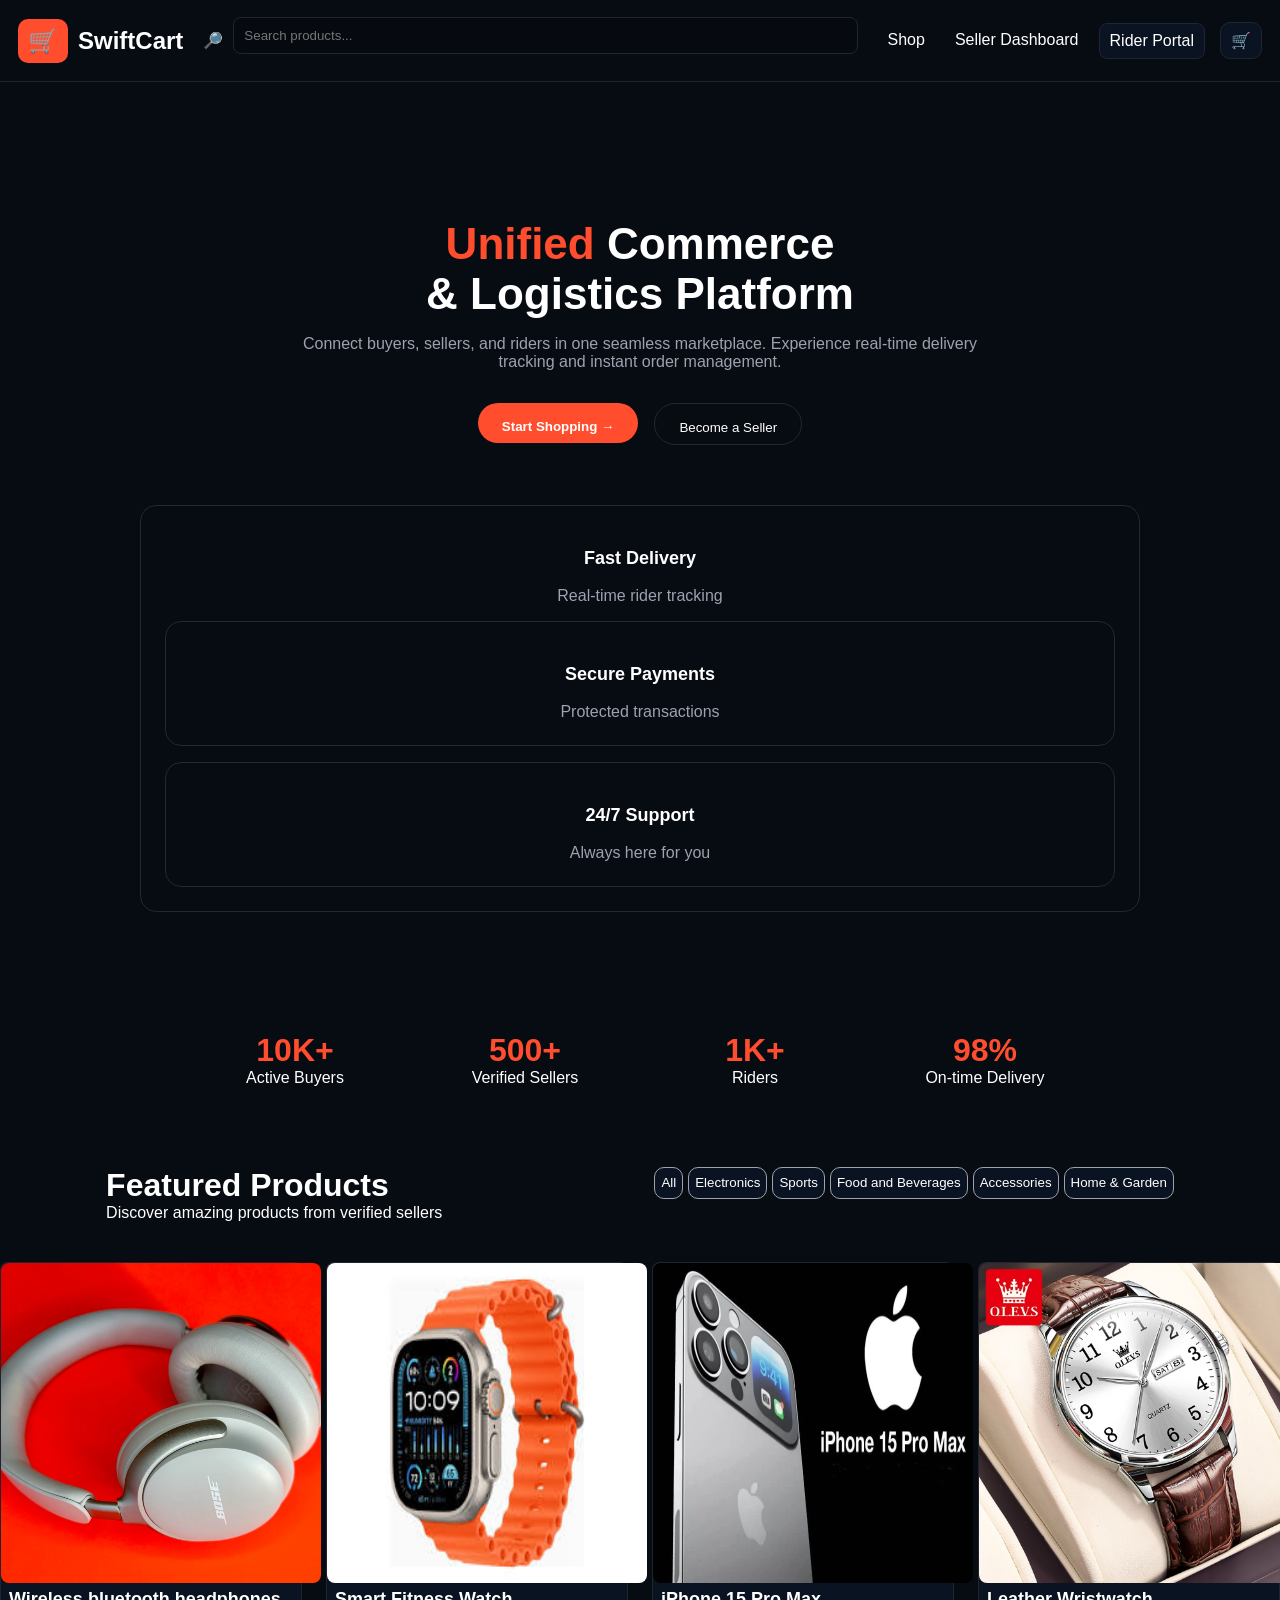
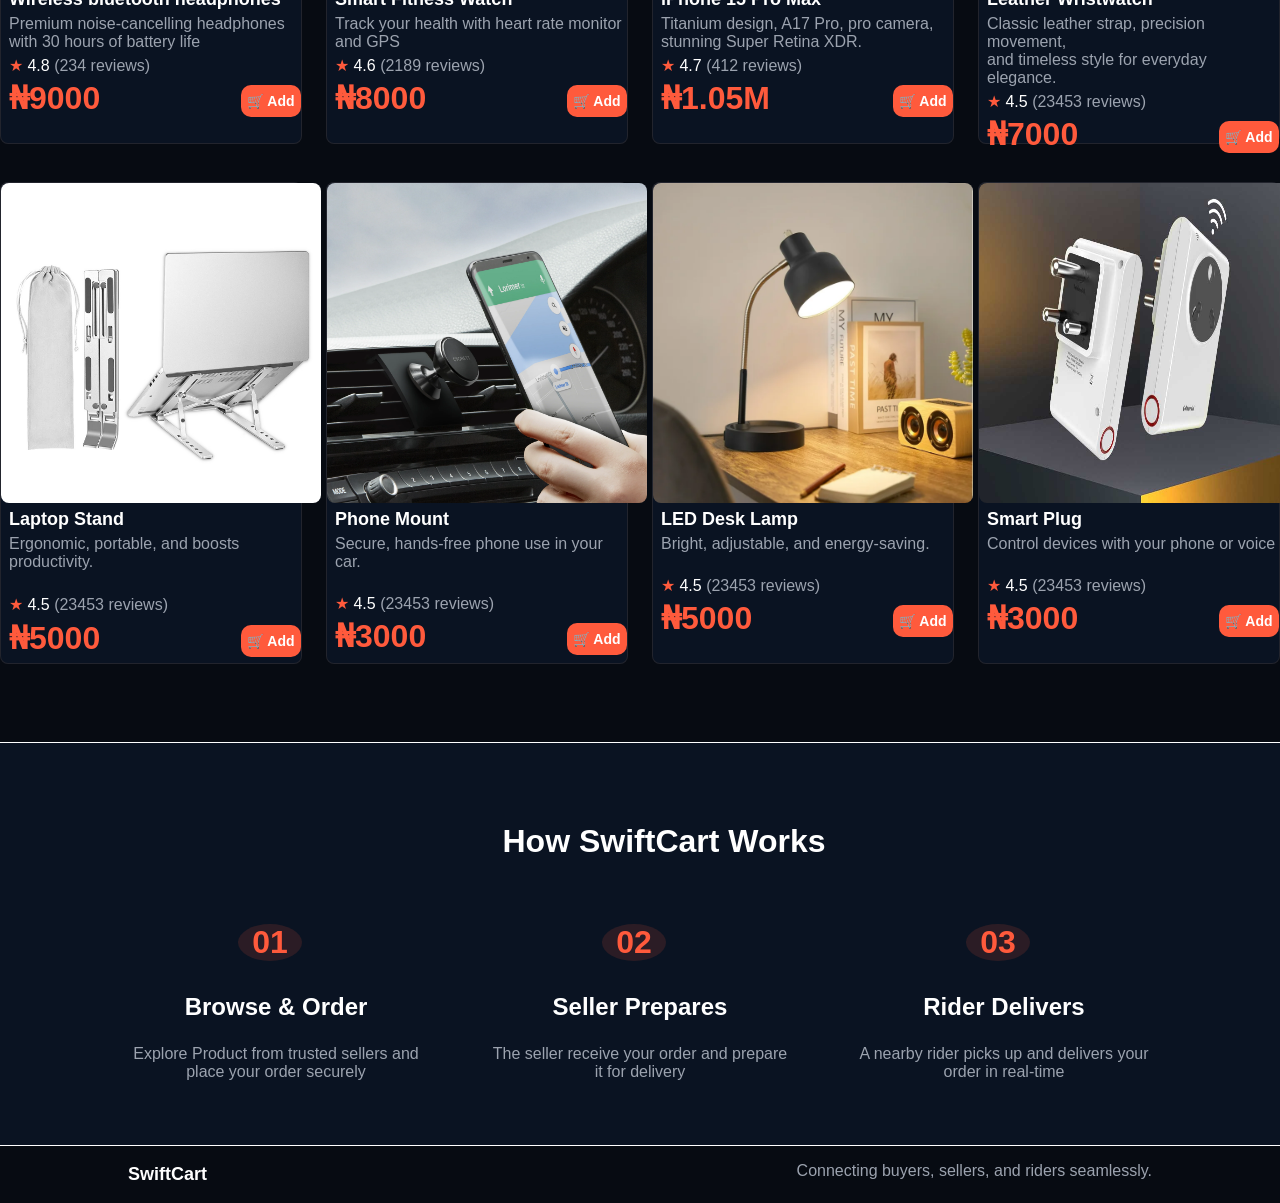
==== index.html @ 7fecc7e3 "rename the featured.html to index.html to publish on github page" ====
<!doctype html>
<html lang="en">
  <head>
    <meta charset="UTF-8" />
    <meta name="viewport" content="width=device-width, initial-scale=1.0" />
    <title>Featured Product</title>
    <link rel="stylesheet" href="css/style.css" />
    <link rel="stylesheet" href="css/hero.css" />
    <link rel="stylesheet" href="css/global.css" />
  </head>
  <body>
    <header class="topbar">
      <div class="logo">
        <span id="logo-box" class="logo-box"><a href="index.html">🛒</a></span>
        <span id="logo-text" class="logo-text">SwiftCart</span>
      </div>

      <div class="search">
        <span class="search-icon">🔎</span>
        <input type="text" placeholder="Search products..." />
      </div>

      <div class="links">
        <a href="#featured-section">Shop</a>
        <a href="page2.html">Seller Dashboard</a>
        <a class="active" href="rider.html">Rider Portal</a>
      </div>

      <div class="cart"><a href="cart2.html">🛒</a></div>
    </header>
    <section class="hero">
      <h1><span>Unified</span> Commerce <br />& Logistics Platform</h1>

      <p>
        Connect buyers, sellers, and riders in one seamless marketplace.
        Experience real-time delivery tracking and instant order management.
      </p>
      <div class="hero-buttons">
        <button class="button1">
          <a href="#featured-section">Start Shopping →</a>
        </button>
        <button class="button2">
          <a href="page2.html">Become a Seller</a>
        </button>
      </div>
    </section>
    <section class="features">
      <div class="feature-box">
        <div id="feature-box">
          <h3>Fast Delivery</h3>
          <p>Real-time rider tracking</p>
        </div>
        <div id="feature-box" class="feature-box">
          <h3>Secure Payments</h3>
          <p>Protected transactions</p>
        </div>
        <div id="feature-box" class="feature-box">
          <h3>24/7 Support</h3>
          <p>Always here for you</p>
        </div>
      </div>
    </section>
    <section id="statistics" class="stats">
      <div class="stat">
        <h2>10K+</h2>
        <p>Active Buyers</p>
      </div>
      <div class="stat">
        <h2>500+</h2>
        <p>Verified Sellers</p>
      </div>
      <div class="stat">
        <h2>1K+</h2>
        <p>Riders</p>
      </div>
      <div class="stat">
        <h2>98%</h2>
        <p>On-time Delivery</p>
      </div>
    </section>
    <section>
      <div id="featured-section" class="featured-section">
        <div>
          <h2>Featured Products</h2>
          <p>Discover amazing products from verified sellers</p>
        </div>
        <div class="btn-display">
          <button>All</button>
          <button>Electronics</button>
          <button>Sports</button>
          <button>Food and Beverages</button>
          <button>Accessories</button>
          <button>Home & Garden</button>
        </div>
      </div>
      <div class="products-container">
        <div class="product">
          <img src="./images/headphone.webp" alt="" />
          <h3>Wireless bluetooth headphones</h3>
          <p>
            Premium noise-cancelling headphones with 30 hours of battery life
          </p>
          <p class="rating">
            <span class="star">★</span> 4.8
            <span class="reviews">(234 reviews)</span>
          </p>
          <h2>₦9000</h2>
          <button class="btn-add"><a href="cart2.html">🛒 Add</a></button>
        </div>
        <div class="product">
          <img src="./images/smartwatch.jpg" alt="" />
          <h3>Smart Fitness Watch</h3>
          <p>
            Track your health with heart rate monitor <br />
            and GPS
          </p>
          <p class="rating">
            <span class="star">★</span> 4.6
            <span class="reviews">(2189 reviews)</span>
          </p>
          <h2>₦8000</h2>
          <button class="btn-add"><a href="cart2.html">🛒 Add</a></button>
        </div>
        <div class="product">
          <img src="./images/iPhone-15-pro-Max.jpg" alt="" />
          <h3>iPhone 15 Pro Max</h3>
          <p>
            Titanium design, A17 Pro, pro camera, stunning Super Retina XDR.
          </p>
          <p class="rating">
            <span class="star">★</span> 4.7
            <span class="reviews">(412 reviews)</span>
          </p>
          <h2>₦1.05M</h2>
          <button class="btn-add"><a href="cart2.html">🛒 Add</a></button>
        </div>
        <div class="product">
          <img src="./images/wristwatch.jpg" alt="" />
          <h3>Leather Wristwatch</h3>
          <p>
            Classic leather strap, precision movement, <br />
            and timeless style for everyday elegance.
          </p>
          <p class="rating">
            <span class="star">★</span> 4.5
            <span class="reviews">(23453 reviews)</span>
          </p>
          <h2>₦7000</h2>
          <button class="btn-add"><a href="cart2.html">🛒 Add</a></button>
        </div>
      </div>
      <div class="products-container-two">
        <div class="product">
          <img src="./images/Laptop-Stand.jpg" alt="" />
          <h3 class="stands">Laptop Stand</h3>
          <br />
          <p class="con">Ergonomic, portable, and boosts productivity.</p>
          <p class="rating">
            <span class="star">★</span> 4.5
            <span class="reviews">(23453 reviews)</span>
          </p>
          <h2>₦5000</h2>
          <button class="btn-add"><a href="cart2.html">🛒 Add</a></button>
        </div>
        <div class="product">
          <img src="./images/phone mount.webp" alt="" />
          <h3>Phone Mount</h3>
          <p>Secure, hands-free phone use in your car.</p>
          <br />
          <p class="rating">
            <span class="star">★</span> 4.5
            <span class="reviews">(23453 reviews)</span>
          </p>
          <h2>₦3000</h2>
          <button class="btn-add"><a href="cart2.html">🛒 Add</a></button>
        </div>
        <div class="product">
          <img src="./images/lamp.webp" alt="" />
          <h3>LED Desk Lamp</h3>
          <p>Bright, adjustable, and energy-saving.</p>
          <br />
          <p class="rating">
            <span class="star">★</span> 4.5
            <span class="reviews">(23453 reviews)</span>
          </p>
          <h2>₦5000</h2>
          <button class="btn-add"><a href="cart2.html">🛒 Add</a></button>
        </div>
        <div class="product">
          <img src="./images/Smart-Plug.jpg" alt="" />
          <h3>Smart Plug</h3>
          <p>Control devices with your phone or voice</p>
          <br />
          <p class="rating">
            <span class="star">★</span> 4.5
            <span class="reviews">(23453 reviews)</span>
          </p>
          <h2>₦3000</h2>
          <button class="btn-add"><a href="cart2.html">🛒 Add</a></button>
        </div>
      </div>
    </section>
    <section class="info">
      <div><h3>How SwiftCart Works</h3></div>
      <div class="info-container">
        <div>
          <h3 class="num">01</h3>
          <h3>Browse & Order</h3>
          <p>
            Explore Product from trusted sellers and place your order securely
          </p>
        </div>
        <div>
          <h3 class="num">02</h3>
          <h3>Seller Prepares</h3>
          <p>The seller receive your order and prepare it for delivery</p>
        </div>
        <div>
          <h3 class="num">03</h3>
          <h3>Rider Delivers</h3>
          <p>A nearby rider picks up and delivers your order in real-time</p>
        </div>
      </div>
    </section>
    <footer>
      <div class="favicon">
        <h3>SwiftCart</h3>
        <p>Connecting buyers, sellers, and riders seamlessly.</p>
      </div>
    </footer>
    <script src="index.js"></script>
  </body>
</html>
---- css/style.css ----
body {
  background-color: #050e1d;
  color: white;
  font-family: "Gill Sans", "Gill Sans MT", Calibri, "Trebuchet MS", sans-serif;
}

button.btn-add {
  background-color: #ff5a3c;
  position: relative;
  bottom: 3.5rem;
  left: 15rem;
  font-size: 14px;
  font-weight: 600;
  border: none;
  min-height: 2rem;
}

.stands {
  margin-bottom: 0;
}

.rating + h2 {
  position: relative;
  bottom: 1.5rem;
  left: 0.5rem;
  color: #ff5a3c;
}

.con {
  color: #9ca3af;
  margin-bottom: 0.5rem;
  margin-bottom: 1.5rem;
}

img {
  width: 20rem;
  height: 20rem;
  object-fit: fill;
  border-radius: 0.5rem;
}

img + h3 {
  margin-left: 0.5rem;
  position: relative;
  bottom: 1rem;
}

.product p {
  margin-left: 0.5rem;
  position: relative;
  bottom: 1.8rem;
}

.product:hover {
  /* s */
  transform: scale(1.05);
}

.rating {
  position: relative;
  bottom: 1.8rem;
}

.rating .star {
  color: #ff5a3c;
}

.rating {
  margin-top: 0.3rem;
}

.featured-section {
  display: flex;
  justify-content: space-around;
}

.btn-display {
  display: flex;
  gap: 5px;
  justify-content: space-between;
}

button {
  border-radius: 10px;
  max-height: 2rem;
  background-color: #0a1322;
  color: white;
  border: 0.2px #9ca3af solid;
}

button:hover {
  background-color: #ff5a3c;
  cursor: pointer;
}

button.active {
  background-color: #ff5a3c;
}

h2 {
  font-size: xx-large;
}

h3 {
  font-size: large;
}

h2,
p {
  margin: 0%;
}

.products-container {
  display: flex;
  justify-content: center;
  gap: 1.5rem;
  margin-top: 2.5rem;
  height: 50rem;
  margin-bottom: 0;
}

.products-container-two {
  display: flex;
  justify-content: center;
  gap: 1.5rem;
  margin-top: 2.5rem;
  height: 50rem;
  margin-top: -280px;
}

.products-container div {
  border: 0.2px solid rgba(66, 60, 60, 0.425);
  height: 30rem;
  width: 20rem;
  border-radius: 0.5rem;
  min-width: 220px;
  background-color: #0a1322;
}

.products-container-two div {
  border: 0.2px solid rgba(66, 60, 60, 0.425);
  height: 30rem;
  width: 20rem;
  border-radius: 0.5rem;
  min-width: 220px;
  background-color: #0a1322;
}

.info {
  background-color: #0a1322;
  padding-top: 3rem;
  padding-bottom: 4rem;
  text-align: center;
  margin-top: -15rem;
  border-top: 1px solid white;
  border-bottom: 1px solid white;
}

.info > div > h3 {
  margin-left: 3rem;
  font-size: xx-large;
}

.info-container {
  display: flex;
  justify-content: center;
  gap: 4rem;
}

.info-container div > .num {
  color: #ff5a3c;
  background-color: rgba(90, 41, 41, 0.418);
  width: 4rem;
  border-radius: 100%;
  font-size: xx-large;
  text-align: center;
  margin-left: 7rem;
}

.num + h3 {
  font-size: x-large;
}

.info-container div {
  text-align: center;
  width: 300px;
}

.favicon {
  display: flex;
  justify-content: space-between;
}

.favicon p {
  margin-top: 1rem;
}

.favicon h3 {
  margin-left: 8rem;
}

.favicon p {
  margin-right: 8rem;
}

.reviews {
  font-size: 16px;
  color: #9ca3af;
}

h3 + p {
  color: #9ca3af;
}

#logo-box {
  background: #ff4d2d;
  padding: 8px 10px;
  border-radius: 10px;
  font-size: 1.5rem !important;
}
#logo-text {
  font-weight: bold;
  font-size: 1.5rem !important;
}

#feature-box {
  margin-top: 2rem;
  /* padding: 0%; */
}

.feature-box > #feature-box {
  margin-top: 1rem;
}

.hero-buttons button:hover {
  cursor: pointer;
}

.hero-buttons button {
  transition: all 0.3s ease-in-out;
  padding: 1.5rem;
  padding-top: 1rem;
}

.button1 a,
.button2 a {
  text-decoration: none;
  color: white;
}
---- css/hero.css ----
:root {
  background-color: #0b0f14;
  /* background-card: #121821; */
  --primary: #ff4d2d;
  --text-light: #e5e7eb;
  --text-muted: #9ca3af;
  --border: #1f2937;
}

.navbar {
  margin: 0;
  padding: 0;
  box-sizing: border-box;
  font-family: "Gill Sans", "Gill Sans MT", Calibri, "Trebuchet MS", sans-serif;
}

body {
  background: radial-gradient(ellipse, #111827, var(--bg-dark));
  color: var(--text-light);
}

.navbar {
  display: flex;
  align-items: center;
  justify-content: space-between;
  padding: 16px 40px;
  border-bottom: 1px solid var(--border);
}

.logo {
  font-size: 20px;
  font-weight: bold;
}

nav {
  display: flex;
  gap: 20px;
}

nav a {
  text-decoration: none;
  color: var(--text-muted);
  font-size: 14px;
}

nav a:hover {
  color: white;
}

.search-box input {
  background: var(--bg-card);
  border: 1px solid var(--border);
  padding: 8px 14px;
  border-radius: 20px;
  color: white;
}

.hero {
  text-align: center;
  padding: 100px 20px 60px;
}

.hero h1 {
  font-size: 44px;
  margin-bottom: 16px;
}

.hero h1 span {
  color: var(--primary);
}

.hero p {
  color: var(--text-muted);
  max-width: 700px;
  margin: 0 auto 32px;
}

.hero-buttons {
  display: flex;
  justify-content: center;
  gap: 16px;
}

.button1 {
  background: var(--primary);
  border: none;
  padding: 12px 24px;
  border-radius: 20px;
  color: white;
  font-weight: 600;
  cursor: pointer;
}

.button2 {
  background: transparent;
  border: 1px solid var(--border);
  padding: 12px 24px;
  border-radius: 24px;
  color: white;
  cursor: pointer;
}

.features {
  display: grid;
  grid-template-columns: repeat(auto-fit, minmax(220px, 1fr));
  gap: 20px;
  max-width: 1000px;
  margin: auto;
  padding: 0 20px 80px;
}

.feature-box {
  background: transparent var(--bg-card);
  border: 1px solid var(--border);
  padding: 24px;
  border-radius: 16px;
  text-align: center;
}

.stats {
  display: grid;
  grid-template-columns: repeat(auto-fit, minmax(150px, 1fr));
  gap: 20px;
  max-width: 900px;
  margin: auto;
  padding: 40px 20px 80px;
  text-align: center;
}

.stat h2 {
  color: var(--primary);
  font-size: 32px;
}
---- css/global.css ----
body {
  margin: 0;
  font-family: "Gill Sans", "Gill Sans MT", Calibri, "Trebuchet MS", sans-serif;
  background: #070b12;
  color: #fff;
}

/* Top bar */
.topbar {
  display: flex;
  align-items: center;
  gap: 15px;
  padding: 12px 18px;
  border-bottom: 1px solid #1f2630;
}

.logo {
  display: flex;
  align-items: center;
  gap: 10px;
}
.logo-box {
  background: #ff4d2d;
  padding: 8px 10px;
  border-radius: 10px;
  font-size: 1.5rem !important;
}
.logo-text {
  font-weight: bold;
  font-size: 1.5rem !important;
}

.search {
  flex: 1;
  display: flex;
  align-items: center;
  gap: 10px;
  /* background:#0f1520;
  border:1px solid #1f2630; */
  padding: 5px;
  border-radius: 10px;
}
.search input {
  flex: 1;
  background: transparent;
  border: none;

  color: white;
}

.links {
  display: flex;
  gap: 10px;
}
.links a {
  color: #cfd6df;
  text-decoration: none;
  padding: 8px 10px;
  border-radius: 8px;
}
.links a.active {
  background: #0a1322 !important;
  border: 1px solid #1f2630;
  color: white;
}

.cart {
  padding: 8px 10px;
  border: 1px solid #1f2630;
  border-radius: 10px;
  background: #0a1322 !important;
}

/* MAIN */
.container {
  width: 90%;
  max-width: 900px;
  margin: 25px auto;
}

.sub {
  color: #9aa6b2;
}

.card {
  background: #0c121a;
  border: 1px solid #1f2630;
  border-radius: 14px;
  padding: 16px;
  margin-top: 16px;
}

.label {
  font-size: 12px;
  letter-spacing: 1px;
  color: #9aa6b2;
  margin-bottom: 10px;
}

input[type="text"] {
  width: 90%;
  background: #060a10;
  border: 1px solid #1f2630;
  padding: 10px;
  border-radius: 8px;
  color: white;
  margin-bottom: 10px;
}

.item {
  display: flex;
  justify-content: space-between;
  margin: 8px 0;
}

.total {
  font-weight: bold;
}

hr {
  border: none;
  border-top: 1px solid #1f2630;
  margin: 10px 0;
}

/* RIDERS */
.rider-list {
  max-height: 260px;
  overflow-y: auto;
}

.option {
  display: flex;
  gap: 10px;
  align-items: flex-start;
  border: 1px solid #1f2630;
  border-radius: 10px;
  padding: 12px;
  margin-top: 10px;
  cursor: pointer;
}

/* BUTTON */
.confirm-btn {
  width: 100%;
  margin-top: 20px;
  padding: 14px;
  background: #16c75a;
  color: #04120a;
  border: none;
  border-radius: 12px;
  font-size: 16px;
  font-weight: bold;
}

.confirm-btn:disabled {
  background: #0e8a40;
  opacity: 0.6;
}

a {
  text-decoration: none !important;
  color: white !important;
}

#confirmBtn:hover {
  background-color: green;
  color: white !important;
  cursor: pointer;
}
#confirmBtn {
  color: white !important;
}
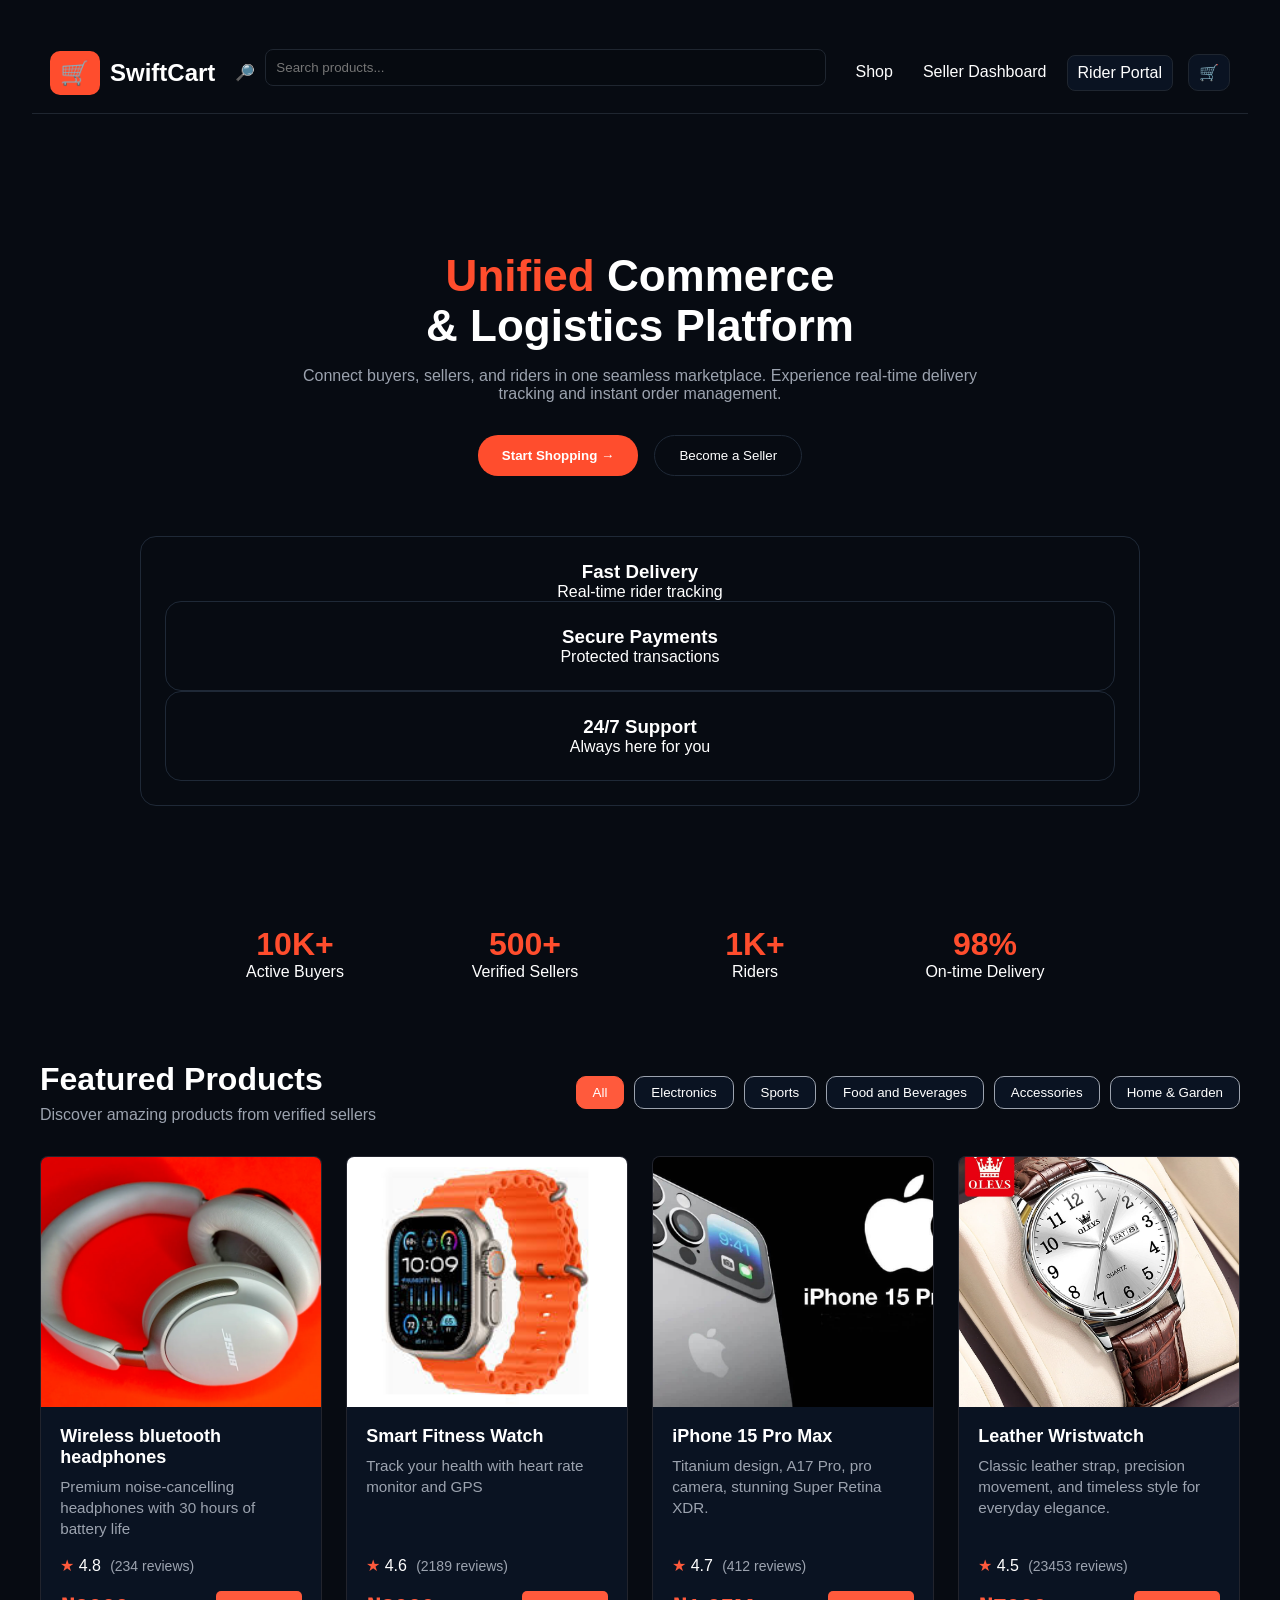
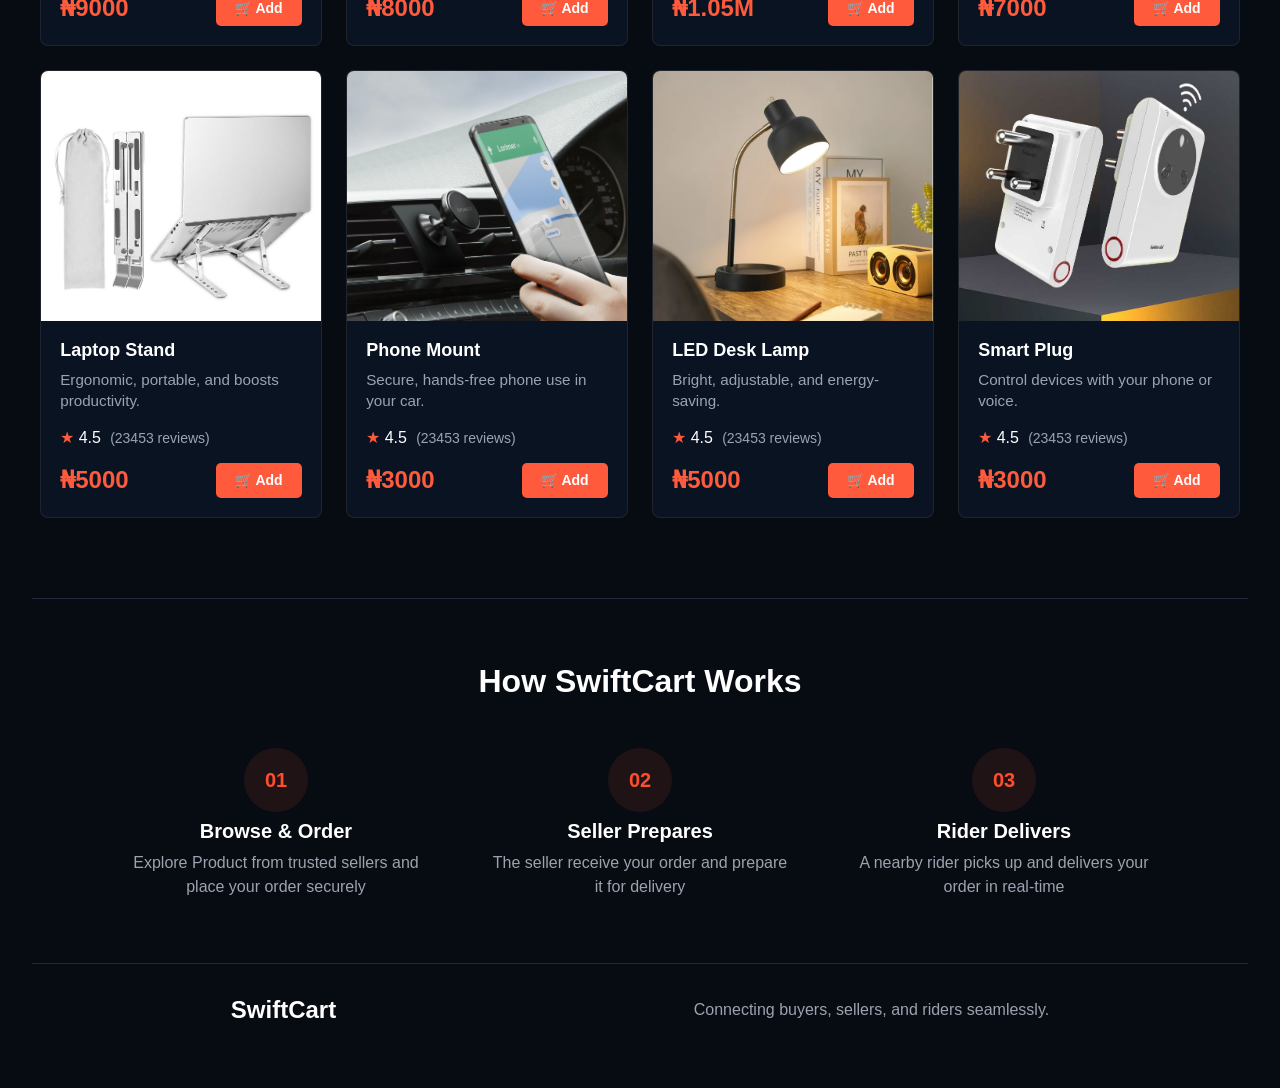
==== commit 762ae2c8: "fix UI issue" ====
--- a/index.html
+++ b/index.html
@@ -78,14 +78,14 @@
         <p>On-time Delivery</p>
       </div>
     </section>
-    <section>
-      <div id="featured-section" class="featured-section">
-        <div>
+    <section class="featured-section-wrapper">
+      <div class="featured-header">
+        <div class="header-text">
           <h2>Featured Products</h2>
           <p>Discover amazing products from verified sellers</p>
         </div>
         <div class="btn-display">
-          <button>All</button>
+          <button class="active">All</button>
           <button>Electronics</button>
           <button>Sports</button>
           <button>Food and Beverages</button>
@@ -93,115 +93,153 @@
           <button>Home & Garden</button>
         </div>
       </div>
-      <div class="products-container">
-        <div class="product">
-          <img src="./images/headphone.webp" alt="" />
-          <h3>Wireless bluetooth headphones</h3>
-          <p>
-            Premium noise-cancelling headphones with 30 hours of battery life
-          </p>
-          <p class="rating">
-            <span class="star">★</span> 4.8
-            <span class="reviews">(234 reviews)</span>
-          </p>
-          <h2>₦9000</h2>
-          <button class="btn-add"><a href="cart2.html">🛒 Add</a></button>
-        </div>
-        <div class="product">
-          <img src="./images/smartwatch.jpg" alt="" />
-          <h3>Smart Fitness Watch</h3>
-          <p>
-            Track your health with heart rate monitor <br />
-            and GPS
-          </p>
-          <p class="rating">
-            <span class="star">★</span> 4.6
-            <span class="reviews">(2189 reviews)</span>
-          </p>
-          <h2>₦8000</h2>
-          <button class="btn-add"><a href="cart2.html">🛒 Add</a></button>
-        </div>
-        <div class="product">
-          <img src="./images/iPhone-15-pro-Max.jpg" alt="" />
-          <h3>iPhone 15 Pro Max</h3>
-          <p>
-            Titanium design, A17 Pro, pro camera, stunning Super Retina XDR.
-          </p>
-          <p class="rating">
-            <span class="star">★</span> 4.7
-            <span class="reviews">(412 reviews)</span>
-          </p>
-          <h2>₦1.05M</h2>
-          <button class="btn-add"><a href="cart2.html">🛒 Add</a></button>
-        </div>
-        <div class="product">
-          <img src="./images/wristwatch.jpg" alt="" />
-          <h3>Leather Wristwatch</h3>
-          <p>
-            Classic leather strap, precision movement, <br />
-            and timeless style for everyday elegance.
-          </p>
-          <p class="rating">
-            <span class="star">★</span> 4.5
-            <span class="reviews">(23453 reviews)</span>
-          </p>
-          <h2>₦7000</h2>
-          <button class="btn-add"><a href="cart2.html">🛒 Add</a></button>
-        </div>
-      </div>
-      <div class="products-container-two">
-        <div class="product">
-          <img src="./images/Laptop-Stand.jpg" alt="" />
-          <h3 class="stands">Laptop Stand</h3>
-          <br />
-          <p class="con">Ergonomic, portable, and boosts productivity.</p>
-          <p class="rating">
-            <span class="star">★</span> 4.5
-            <span class="reviews">(23453 reviews)</span>
-          </p>
-          <h2>₦5000</h2>
-          <button class="btn-add"><a href="cart2.html">🛒 Add</a></button>
-        </div>
-        <div class="product">
-          <img src="./images/phone mount.webp" alt="" />
-          <h3>Phone Mount</h3>
-          <p>Secure, hands-free phone use in your car.</p>
-          <br />
-          <p class="rating">
-            <span class="star">★</span> 4.5
-            <span class="reviews">(23453 reviews)</span>
-          </p>
-          <h2>₦3000</h2>
-          <button class="btn-add"><a href="cart2.html">🛒 Add</a></button>
-        </div>
-        <div class="product">
-          <img src="./images/lamp.webp" alt="" />
-          <h3>LED Desk Lamp</h3>
-          <p>Bright, adjustable, and energy-saving.</p>
-          <br />
-          <p class="rating">
-            <span class="star">★</span> 4.5
-            <span class="reviews">(23453 reviews)</span>
-          </p>
-          <h2>₦5000</h2>
-          <button class="btn-add"><a href="cart2.html">🛒 Add</a></button>
-        </div>
-        <div class="product">
-          <img src="./images/Smart-Plug.jpg" alt="" />
-          <h3>Smart Plug</h3>
-          <p>Control devices with your phone or voice</p>
-          <br />
-          <p class="rating">
-            <span class="star">★</span> 4.5
-            <span class="reviews">(23453 reviews)</span>
-          </p>
-          <h2>₦3000</h2>
-          <button class="btn-add"><a href="cart2.html">🛒 Add</a></button>
+
+      <div class="products-grid">
+        <div class="product">
+          <img
+            src="./images/headphone.webp"
+            alt="Wireless bluetooth headphones"
+          />
+          <div class="product-content">
+            <h3>Wireless bluetooth headphones</h3>
+            <p class="desc">
+              Premium noise-cancelling headphones with 30 hours of battery life
+            </p>
+            <div class="rating">
+              <span class="star">★</span> 4.8
+              <span class="reviews">(234 reviews)</span>
+            </div>
+            <div class="product-footer">
+              <h2>₦9000</h2>
+              <a href="cart2.html" class="btn-add">🛒 Add</a>
+            </div>
+          </div>
+        </div>
+
+        <div class="product">
+          <img src="./images/smartwatch.jpg" alt="Smart Fitness Watch" />
+          <div class="product-content">
+            <h3>Smart Fitness Watch</h3>
+            <p class="desc">
+              Track your health with heart rate monitor and GPS
+            </p>
+            <div class="rating">
+              <span class="star">★</span> 4.6
+              <span class="reviews">(2189 reviews)</span>
+            </div>
+            <div class="product-footer">
+              <h2>₦8000</h2>
+              <a href="cart2.html" class="btn-add">🛒 Add</a>
+            </div>
+          </div>
+        </div>
+
+        <div class="product">
+          <img src="./images/iPhone-15-pro-Max.jpg" alt="iPhone 15 Pro Max" />
+          <div class="product-content">
+            <h3>iPhone 15 Pro Max</h3>
+            <p class="desc">
+              Titanium design, A17 Pro, pro camera, stunning Super Retina XDR.
+            </p>
+            <div class="rating">
+              <span class="star">★</span> 4.7
+              <span class="reviews">(412 reviews)</span>
+            </div>
+            <div class="product-footer">
+              <h2>₦1.05M</h2>
+              <a href="cart2.html" class="btn-add">🛒 Add</a>
+            </div>
+          </div>
+        </div>
+
+        <div class="product">
+          <img src="./images/wristwatch.jpg" alt="Leather Wristwatch" />
+          <div class="product-content">
+            <h3>Leather Wristwatch</h3>
+            <p class="desc">
+              Classic leather strap, precision movement, and timeless style for
+              everyday elegance.
+            </p>
+            <div class="rating">
+              <span class="star">★</span> 4.5
+              <span class="reviews">(23453 reviews)</span>
+            </div>
+            <div class="product-footer">
+              <h2>₦7000</h2>
+              <a href="cart2.html" class="btn-add">🛒 Add</a>
+            </div>
+          </div>
+        </div>
+
+        <div class="product">
+          <img src="./images/Laptop-Stand.jpg" alt="Laptop Stand" />
+          <div class="product-content">
+            <h3>Laptop Stand</h3>
+            <p class="desc">Ergonomic, portable, and boosts productivity.</p>
+            <div class="rating">
+              <span class="star">★</span> 4.5
+              <span class="reviews">(23453 reviews)</span>
+            </div>
+            <div class="product-footer">
+              <h2>₦5000</h2>
+              <a href="cart2.html" class="btn-add">🛒 Add</a>
+            </div>
+          </div>
+        </div>
+
+        <div class="product">
+          <img src="./images/phone mount.webp" alt="Phone Mount" />
+          <div class="product-content">
+            <h3>Phone Mount</h3>
+            <p class="desc">Secure, hands-free phone use in your car.</p>
+            <div class="rating">
+              <span class="star">★</span> 4.5
+              <span class="reviews">(23453 reviews)</span>
+            </div>
+            <div class="product-footer">
+              <h2>₦3000</h2>
+              <a href="cart2.html" class="btn-add">🛒 Add</a>
+            </div>
+          </div>
+        </div>
+
+        <div class="product">
+          <img src="./images/lamp.webp" alt="LED Desk Lamp" />
+          <div class="product-content">
+            <h3>LED Desk Lamp</h3>
+            <p class="desc">Bright, adjustable, and energy-saving.</p>
+            <div class="rating">
+              <span class="star">★</span> 4.5
+              <span class="reviews">(23453 reviews)</span>
+            </div>
+            <div class="product-footer">
+              <h2>₦5000</h2>
+              <a href="cart2.html" class="btn-add">🛒 Add</a>
+            </div>
+          </div>
+        </div>
+
+        <div class="product">
+          <img src="./images/Smart-Plug.jpg" alt="Smart Plug" />
+          <div class="product-content">
+            <h3>Smart Plug</h3>
+            <p class="desc">Control devices with your phone or voice.</p>
+            <div class="rating">
+              <span class="star">★</span> 4.5
+              <span class="reviews">(23453 reviews)</span>
+            </div>
+            <div class="product-footer">
+              <h2>₦3000</h2>
+              <a href="cart2.html" class="btn-add">🛒 Add</a>
+            </div>
+          </div>
         </div>
       </div>
     </section>
     <section class="info">
-      <div><h3>How SwiftCart Works</h3></div>
+      <div>
+        <h3>How SwiftCart Works</h3>
+      </div>
       <div class="info-container">
         <div>
           <h3 class="num">01</h3>
@@ -222,6 +260,7 @@
         </div>
       </div>
     </section>
+
     <footer>
       <div class="favicon">
         <h3>SwiftCart</h3>
--- a/css/style.css
+++ b/css/style.css
@@ -2,248 +2,228 @@
   background-color: #050e1d;
   color: white;
   font-family: "Gill Sans", "Gill Sans MT", Calibri, "Trebuchet MS", sans-serif;
-}
-
-button.btn-add {
+  margin: 0;
+  padding: 2rem; /* Added just for spacing around the whole page */
+}
+
+/* --- Typography Reset --- */
+h2,
+h3,
+p {
+  margin: 0;
+}
+
+/* --- Header Section --- */
+.featured-section-wrapper {
+  max-width: 1200px;
+  margin: 0 auto;
+  margin-bottom: 5rem;
+}
+
+.featured-header {
+  display: flex;
+  flex-wrap: wrap; /* Allows wrapping on mobile */
+  justify-content: space-between;
+  align-items: center;
+  gap: 1.5rem;
+  margin-bottom: 2rem;
+}
+
+.header-text h2 {
+  font-size: xx-large;
+  margin-bottom: 0.5rem;
+}
+
+.header-text p {
+  color: #9ca3af;
+}
+
+.btn-display {
+  display: flex;
+  flex-wrap: wrap;
+  gap: 10px;
+}
+
+.btn-display button {
+  border-radius: 10px;
+  padding: 0.5rem 1rem;
+  background-color: #0a1322;
+  color: white;
+  border: 1px solid #9ca3af;
+  cursor: pointer;
+  transition: background-color 0.3s;
+}
+
+.btn-display button:hover,
+.btn-display button.active {
   background-color: #ff5a3c;
-  position: relative;
-  bottom: 3.5rem;
-  left: 15rem;
+  border-color: #ff5a3c;
+}
+
+/* --- Products Grid --- */
+.products-grid {
+  display: grid;
+  /* Automatically creates columns based on available width. Super responsive! */
+  grid-template-columns: repeat(auto-fill, minmax(260px, 1fr));
+  gap: 1.5rem;
+}
+
+/* --- Individual Product Card --- */
+.product {
+  background-color: #0a1322;
+  border: 1px solid rgba(66, 60, 60, 0.425);
+  border-radius: 0.5rem;
+  display: flex;
+  flex-direction: column; /* Stacks image, content, and footer */
+  overflow: hidden; /* Keeps image inside border radius */
+  transition: transform 0.3s ease;
+}
+
+.product:hover {
+  transform: scale(1.03);
+}
+
+.product img {
+  width: 100%;
+  height: 250px;
+  object-fit: cover; /* Prevents image distortion */
+}
+
+.product-content {
+  padding: 1.2rem;
+  display: flex;
+  flex-direction: column;
+  flex-grow: 1; /* Pushes the footer to the bottom of the card */
+}
+
+.product-content h3 {
+  font-size: large;
+  margin-bottom: 0.5rem;
+}
+
+.product-content .desc {
+  color: #9ca3af;
+  font-size: 0.95rem;
+  margin-bottom: 1rem;
+  line-height: 1.4;
+  flex-grow: 1; /* Makes descriptions take up available space evenly */
+}
+
+.rating {
+  margin-bottom: 1rem;
+}
+
+.rating .star {
+  color: #ff5a3c;
+}
+
+.rating .reviews {
+  font-size: 14px;
+  color: #9ca3af;
+  margin-left: 0.3rem;
+}
+
+/* --- Product Footer (Price & Button) --- */
+.product-footer {
+  display: flex;
+  justify-content: space-between;
+  align-items: center;
+}
+
+.product-footer h2 {
+  color: #ff5a3c;
+  font-size: 1.5rem;
+}
+
+a.btn-add {
+  background-color: #ff5a3c;
+  color: white;
+  text-decoration: none;
   font-size: 14px;
   font-weight: 600;
-  border: none;
-  min-height: 2rem;
-}
-
-.stands {
-  margin-bottom: 0;
-}
-
-.rating + h2 {
-  position: relative;
-  bottom: 1.5rem;
-  left: 0.5rem;
-  color: #ff5a3c;
-}
-
-.con {
-  color: #9ca3af;
+  padding: 0.6rem 1.2rem;
+  border-radius: 5px;
+  transition: background-color 0.2s ease;
+}
+
+a.btn-add:hover {
+  background-color: #e0482b;
+}
+/* =========================================
+   Info Section (How SwiftCart Works)
+========================================= */
+.info {
+  background-color: var(--bg-card);
+  padding: 4rem 0; /* A bit more padding for breathing room */
+  border-top: 1px solid var(--border);
+  border-bottom: 1px solid var(--border);
+}
+
+/* Center the main heading perfectly */
+.info > div:first-child h3 {
+  text-align: center;
+  font-size: 2rem;
+  margin-bottom: 3rem;
+}
+
+.info-container {
+  display: flex;
+  justify-content: center; /* Centers the 3 blocks */
+  gap: 4rem; /* Restores the original spacing between columns */
+  text-align: center;
+  flex-wrap: wrap; /* Allows stacking on smaller screens */
+}
+
+/* Restoring original 300px width constraint */
+.info-container > div {
+  max-width: 300px;
+  display: flex;
+  flex-direction: column;
+  align-items: center;
+}
+
+.num {
+  color: var(--primary);
+  background: rgba(255, 90, 60, 0.1);
+  width: 4rem;
+  height: 4rem;
+  line-height: 4rem;
+  border-radius: 50%;
+  margin: 0 auto 1rem;
+  font-size: 1.5rem;
+  font-weight: bold;
+}
+
+.info-container h3 {
+  font-size: 1.25rem;
   margin-bottom: 0.5rem;
-  margin-bottom: 1.5rem;
-}
-
-img {
-  width: 20rem;
-  height: 20rem;
-  object-fit: fill;
-  border-radius: 0.5rem;
-}
-
-img + h3 {
-  margin-left: 0.5rem;
-  position: relative;
-  bottom: 1rem;
-}
-
-.product p {
-  margin-left: 0.5rem;
-  position: relative;
-  bottom: 1.8rem;
-}
-
-.product:hover {
-  /* s */
-  transform: scale(1.05);
-}
-
-.rating {
-  position: relative;
-  bottom: 1.8rem;
-}
-
-.rating .star {
-  color: #ff5a3c;
-}
-
-.rating {
-  margin-top: 0.3rem;
-}
-
-.featured-section {
+}
+
+.info-container p {
+  color: var(--text-muted);
+  line-height: 1.5;
+}
+
+/* =========================================
+   Footer Section
+========================================= */
+footer {
+  padding: 2rem 0;
+}
+
+.favicon {
   display: flex;
   justify-content: space-around;
-}
-
-.btn-display {
-  display: flex;
-  gap: 5px;
-  justify-content: space-between;
-}
-
-button {
-  border-radius: 10px;
-  max-height: 2rem;
-  background-color: #0a1322;
-  color: white;
-  border: 0.2px #9ca3af solid;
-}
-
-button:hover {
-  background-color: #ff5a3c;
-  cursor: pointer;
-}
-
-button.active {
-  background-color: #ff5a3c;
-}
-
-h2 {
-  font-size: xx-large;
-}
-
-h3 {
-  font-size: large;
-}
-
-h2,
-p {
-  margin: 0%;
-}
-
-.products-container {
-  display: flex;
-  justify-content: center;
-  gap: 1.5rem;
-  margin-top: 2.5rem;
-  height: 50rem;
-  margin-bottom: 0;
-}
-
-.products-container-two {
-  display: flex;
-  justify-content: center;
-  gap: 1.5rem;
-  margin-top: 2.5rem;
-  height: 50rem;
-  margin-top: -280px;
-}
-
-.products-container div {
-  border: 0.2px solid rgba(66, 60, 60, 0.425);
-  height: 30rem;
-  width: 20rem;
-  border-radius: 0.5rem;
-  min-width: 220px;
-  background-color: #0a1322;
-}
-
-.products-container-two div {
-  border: 0.2px solid rgba(66, 60, 60, 0.425);
-  height: 30rem;
-  width: 20rem;
-  border-radius: 0.5rem;
-  min-width: 220px;
-  background-color: #0a1322;
-}
-
-.info {
-  background-color: #0a1322;
-  padding-top: 3rem;
-  padding-bottom: 4rem;
-  text-align: center;
-  margin-top: -15rem;
-  border-top: 1px solid white;
-  border-bottom: 1px solid white;
-}
-
-.info > div > h3 {
-  margin-left: 3rem;
-  font-size: xx-large;
-}
-
-.info-container {
-  display: flex;
-  justify-content: center;
-  gap: 4rem;
-}
-
-.info-container div > .num {
-  color: #ff5a3c;
-  background-color: rgba(90, 41, 41, 0.418);
-  width: 4rem;
-  border-radius: 100%;
-  font-size: xx-large;
-  text-align: center;
-  margin-left: 7rem;
-}
-
-.num + h3 {
-  font-size: x-large;
-}
-
-.info-container div {
-  text-align: center;
-  width: 300px;
-}
-
-.favicon {
-  display: flex;
-  justify-content: space-between;
+  align-items: center;
+  flex-wrap: wrap;
+  padding: 0 20px;
+}
+
+.favicon h3 {
+  font-size: 1.5rem;
+  font-weight: bold;
 }
 
 .favicon p {
-  margin-top: 1rem;
-}
-
-.favicon h3 {
-  margin-left: 8rem;
-}
-
-.favicon p {
-  margin-right: 8rem;
-}
-
-.reviews {
-  font-size: 16px;
-  color: #9ca3af;
-}
-
-h3 + p {
-  color: #9ca3af;
-}
-
-#logo-box {
-  background: #ff4d2d;
-  padding: 8px 10px;
-  border-radius: 10px;
-  font-size: 1.5rem !important;
-}
-#logo-text {
-  font-weight: bold;
-  font-size: 1.5rem !important;
-}
-
-#feature-box {
-  margin-top: 2rem;
-  /* padding: 0%; */
-}
-
-.feature-box > #feature-box {
-  margin-top: 1rem;
-}
-
-.hero-buttons button:hover {
-  cursor: pointer;
-}
-
-.hero-buttons button {
-  transition: all 0.3s ease-in-out;
-  padding: 1.5rem;
-  padding-top: 1rem;
-}
-
-.button1 a,
-.button2 a {
-  text-decoration: none;
-  color: white;
-}
+  color: var(--text-muted);
+}
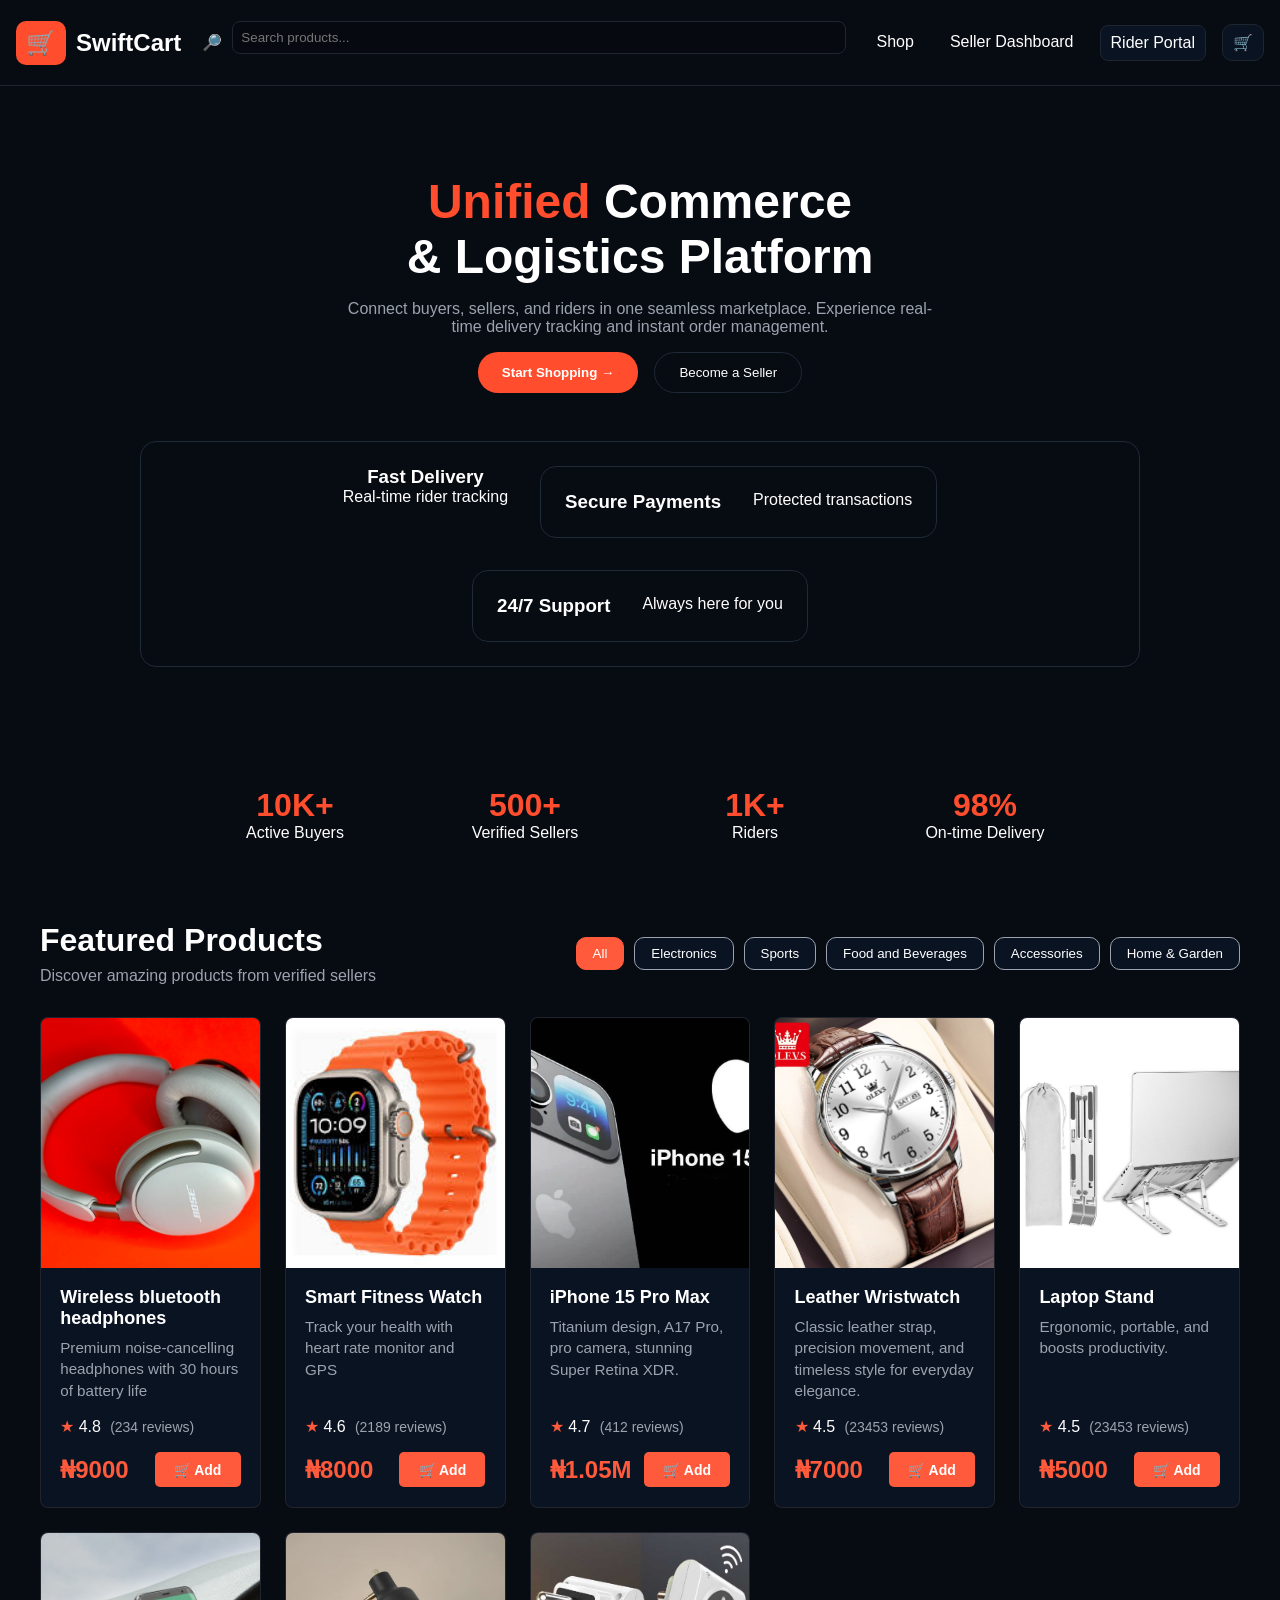
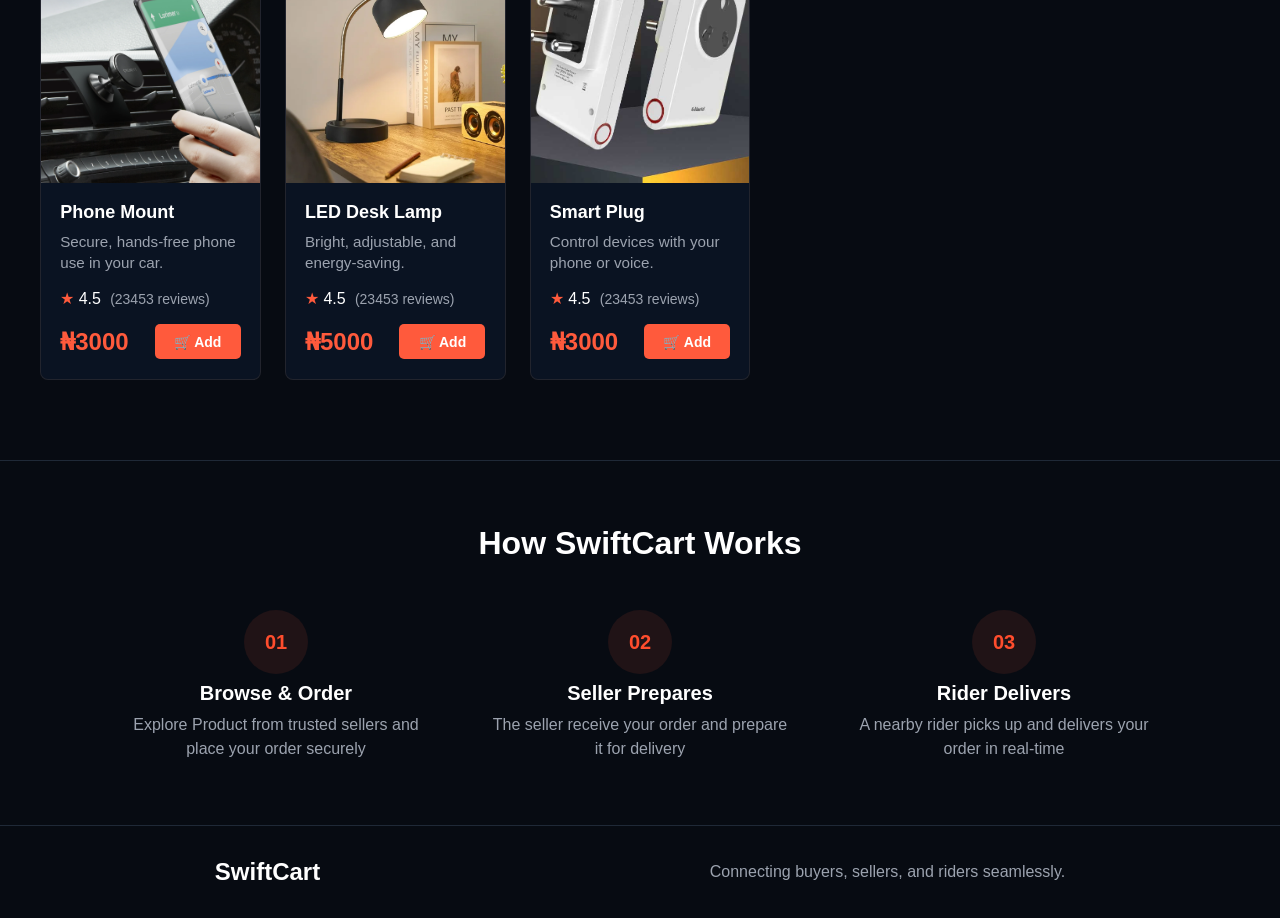
==== commit 2186bfd3: "fix responsive issue" ====
--- a/index.html
+++ b/index.html
@@ -7,6 +7,67 @@
     <link rel="stylesheet" href="css/style.css" />
     <link rel="stylesheet" href="css/hero.css" />
     <link rel="stylesheet" href="css/global.css" />
+    <style>
+      .topbar {
+        display: flex;
+        justify-content: space-between;
+        align-items: center;
+        flex-wrap: wrap;
+        padding: 1rem;
+        gap: 1rem;
+      }
+
+      .search {
+        flex: 1;
+        min-width: 200px;
+      }
+
+      .search input {
+        width: 100%;
+        padding: 0.5rem;
+      }
+
+      .links {
+        display: flex;
+        gap: 1rem;
+        flex-wrap: wrap;
+      }
+
+      .hero {
+        text-align: center;
+        padding: 3rem 1rem;
+      }
+
+      .hero h1 {
+        font-size: clamp(1.8rem, 5vw, 3rem);
+      }
+
+      .hero p {
+        max-width: 600px;
+        margin: 1rem auto;
+      }
+
+      .hero-buttons {
+        display: flex;
+        justify-content: center;
+        gap: 1rem;
+        flex-wrap: wrap;
+      }
+      .feature-box {
+        display: flex;
+        justify-content: center;
+        gap: 2rem;
+        flex-wrap: wrap;
+      }
+
+      .feature-box-item {
+        background: #0a1322;
+        padding: 1.5rem;
+        border-radius: 10px;
+        text-align: center;
+        width: 250px;
+      }
+    </style>
   </head>
   <body>
     <header class="topbar">
@@ -22,11 +83,11 @@
 
       <div class="links">
         <a href="#featured-section">Shop</a>
-        <a href="page2.html">Seller Dashboard</a>
-        <a class="active" href="rider.html">Rider Portal</a>
-      </div>
-
-      <div class="cart"><a href="cart2.html">🛒</a></div>
+        <a href="html/page2.html">Seller Dashboard</a>
+        <a class="active" href="html/rider.html">Rider Portal</a>
+      </div>
+
+      <div class="cart"><a href="html/cart2.html">🛒</a></div>
     </header>
     <section class="hero">
       <h1><span>Unified</span> Commerce <br />& Logistics Platform</h1>
@@ -40,7 +101,7 @@
           <a href="#featured-section">Start Shopping →</a>
         </button>
         <button class="button2">
-          <a href="page2.html">Become a Seller</a>
+          <a href="html/page2.html">Become a Seller</a>
         </button>
       </div>
     </section>
@@ -78,24 +139,24 @@
         <p>On-time Delivery</p>
       </div>
     </section>
-    <section class="featured-section-wrapper">
+    <section id="featured-section" class="featured-section-wrapper">
       <div class="featured-header">
         <div class="header-text">
           <h2>Featured Products</h2>
           <p>Discover amazing products from verified sellers</p>
         </div>
         <div class="btn-display">
-          <button class="active">All</button>
-          <button>Electronics</button>
-          <button>Sports</button>
-          <button>Food and Beverages</button>
-          <button>Accessories</button>
-          <button>Home & Garden</button>
+          <button class="active" data-filter="all">All</button>
+          <button data-filter="electronics">Electronics</button>
+          <button data-filter="sports">Sports</button>
+          <button data-filter="food">Food and Beverages</button>
+          <button data-filter="accessories">Accessories</button>
+          <button data-filter="home">Home & Garden</button>
         </div>
       </div>
 
       <div class="products-grid">
-        <div class="product">
+        <div class="product" data-category="electronics">
           <img
             src="./images/headphone.webp"
             alt="Wireless bluetooth headphones"
@@ -111,12 +172,12 @@
             </div>
             <div class="product-footer">
               <h2>₦9000</h2>
-              <a href="cart2.html" class="btn-add">🛒 Add</a>
-            </div>
-          </div>
-        </div>
-
-        <div class="product">
+              <a href="html/cart2.html" class="btn-add">🛒 Add</a>
+            </div>
+          </div>
+        </div>
+
+        <div class="product" data-category="accessories">
           <img src="./images/smartwatch.jpg" alt="Smart Fitness Watch" />
           <div class="product-content">
             <h3>Smart Fitness Watch</h3>
@@ -129,12 +190,12 @@
             </div>
             <div class="product-footer">
               <h2>₦8000</h2>
-              <a href="cart2.html" class="btn-add">🛒 Add</a>
-            </div>
-          </div>
-        </div>
-
-        <div class="product">
+              <a href="html/cart2.html" class="btn-add">🛒 Add</a>
+            </div>
+          </div>
+        </div>
+
+        <div class="product" data-category="electronics">
           <img src="./images/iPhone-15-pro-Max.jpg" alt="iPhone 15 Pro Max" />
           <div class="product-content">
             <h3>iPhone 15 Pro Max</h3>
@@ -147,12 +208,12 @@
             </div>
             <div class="product-footer">
               <h2>₦1.05M</h2>
-              <a href="cart2.html" class="btn-add">🛒 Add</a>
-            </div>
-          </div>
-        </div>
-
-        <div class="product">
+              <a href="html/cart2.html" class="btn-add">🛒 Add</a>
+            </div>
+          </div>
+        </div>
+
+        <div class="product" data-category="accessories">
           <img src="./images/wristwatch.jpg" alt="Leather Wristwatch" />
           <div class="product-content">
             <h3>Leather Wristwatch</h3>
@@ -166,12 +227,12 @@
             </div>
             <div class="product-footer">
               <h2>₦7000</h2>
-              <a href="cart2.html" class="btn-add">🛒 Add</a>
-            </div>
-          </div>
-        </div>
-
-        <div class="product">
+              <a href="html/cart2.html" class="btn-add">🛒 Add</a>
+            </div>
+          </div>
+        </div>
+
+        <div class="product" data-category="accessories">
           <img src="./images/Laptop-Stand.jpg" alt="Laptop Stand" />
           <div class="product-content">
             <h3>Laptop Stand</h3>
@@ -182,12 +243,12 @@
             </div>
             <div class="product-footer">
               <h2>₦5000</h2>
-              <a href="cart2.html" class="btn-add">🛒 Add</a>
-            </div>
-          </div>
-        </div>
-
-        <div class="product">
+              <a href="html/cart2.html " class="btn-add">🛒 Add</a>
+            </div>
+          </div>
+        </div>
+
+        <div class="product" data-category="accessories">
           <img src="./images/phone mount.webp" alt="Phone Mount" />
           <div class="product-content">
             <h3>Phone Mount</h3>
@@ -198,12 +259,12 @@
             </div>
             <div class="product-footer">
               <h2>₦3000</h2>
-              <a href="cart2.html" class="btn-add">🛒 Add</a>
-            </div>
-          </div>
-        </div>
-
-        <div class="product">
+              <a href="html/cart2.html" class="btn-add">🛒 Add</a>
+            </div>
+          </div>
+        </div>
+
+        <div class="product" data-category="home">
           <img src="./images/lamp.webp" alt="LED Desk Lamp" />
           <div class="product-content">
             <h3>LED Desk Lamp</h3>
@@ -214,12 +275,12 @@
             </div>
             <div class="product-footer">
               <h2>₦5000</h2>
-              <a href="cart2.html" class="btn-add">🛒 Add</a>
-            </div>
-          </div>
-        </div>
-
-        <div class="product">
+              <a href="html/cart2.html" class="btn-add">🛒 Add</a>
+            </div>
+          </div>
+        </div>
+
+        <div class="product" data-category="home">
           <img src="./images/Smart-Plug.jpg" alt="Smart Plug" />
           <div class="product-content">
             <h3>Smart Plug</h3>
@@ -230,10 +291,11 @@
             </div>
             <div class="product-footer">
               <h2>₦3000</h2>
-              <a href="cart2.html" class="btn-add">🛒 Add</a>
-            </div>
-          </div>
-        </div>
+              <a href="html/cart2.html" class="btn-add">🛒 Add</a>
+            </div>
+          </div>
+        </div>
+        <p id="no-products" class="no-products">No products found.</p>
       </div>
     </section>
     <section class="info">
@@ -267,6 +329,6 @@
         <p>Connecting buyers, sellers, and riders seamlessly.</p>
       </div>
     </footer>
-    <script src="index.js"></script>
+    <script src="js/index.js"></script>
   </body>
 </html>
--- a/css/style.css
+++ b/css/style.css
@@ -2,8 +2,9 @@
   background-color: #050e1d;
   color: white;
   font-family: "Gill Sans", "Gill Sans MT", Calibri, "Trebuchet MS", sans-serif;
+
   margin: 0;
-  padding: 2rem; /* Added just for spacing around the whole page */
+  padding: 0;
 }
 
 /* --- Typography Reset --- */
@@ -64,7 +65,7 @@
 .products-grid {
   display: grid;
   /* Automatically creates columns based on available width. Super responsive! */
-  grid-template-columns: repeat(auto-fill, minmax(260px, 1fr));
+  grid-template-columns: repeat(auto-fit, minmax(200px, 1fr));
   gap: 1.5rem;
 }
 
@@ -76,7 +77,8 @@
   display: flex;
   flex-direction: column; /* Stacks image, content, and footer */
   overflow: hidden; /* Keeps image inside border radius */
-  transition: transform 0.3s ease;
+  /* transition: transform 0.3s ease; */
+  transition: all 0.3s ease;
 }
 
 .product:hover {
@@ -107,6 +109,15 @@
   margin-bottom: 1rem;
   line-height: 1.4;
   flex-grow: 1; /* Makes descriptions take up available space evenly */
+}
+
+.no-products {
+  display: none; /* hidden by default */
+  text-align: center;
+  color: #9ca3af;
+  font-size: 1rem;
+  padding: 2rem 0;
+  grid-column: 1 / -1; /* span full grid */
 }
 
 .rating {
@@ -172,6 +183,9 @@
   gap: 4rem; /* Restores the original spacing between columns */
   text-align: center;
   flex-wrap: wrap; /* Allows stacking on smaller screens */
+  padding: 0 1rem;
+  max-width: 1200px;
+  margin: auto;
 }
 
 /* Restoring original 300px width constraint */
--- a/css/global.css
+++ b/css/global.css
@@ -171,3 +171,28 @@
 #confirmBtn {
   color: white !important;
 }
+
+.topbar {
+  display: flex;
+  justify-content: space-between;
+  align-items: center;
+  flex-wrap: wrap;
+  padding: 1rem;
+  gap: 1rem;
+}
+
+.search {
+  flex: 1;
+  min-width: 200px;
+}
+
+.search input {
+  width: 100%;
+  padding: 0.5rem;
+}
+
+.links {
+  display: flex;
+  gap: 1rem;
+  flex-wrap: wrap;
+}
